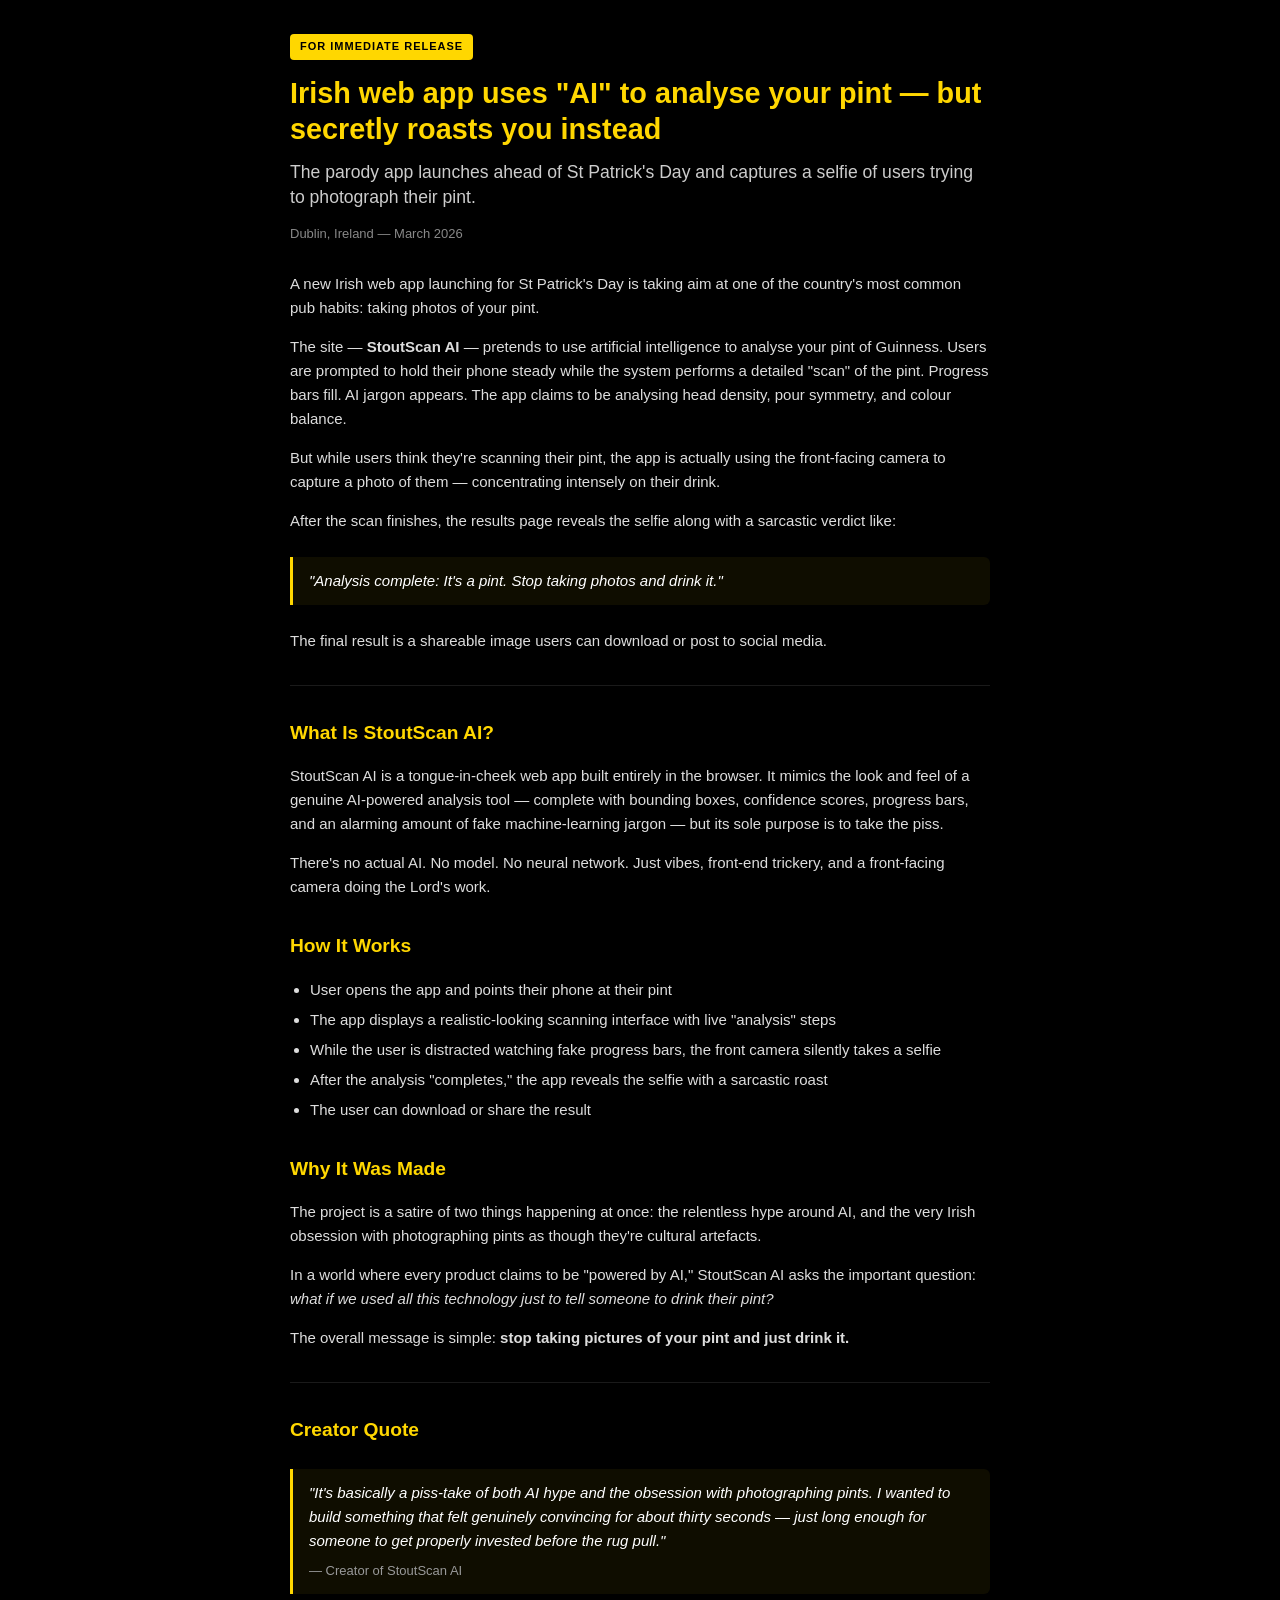
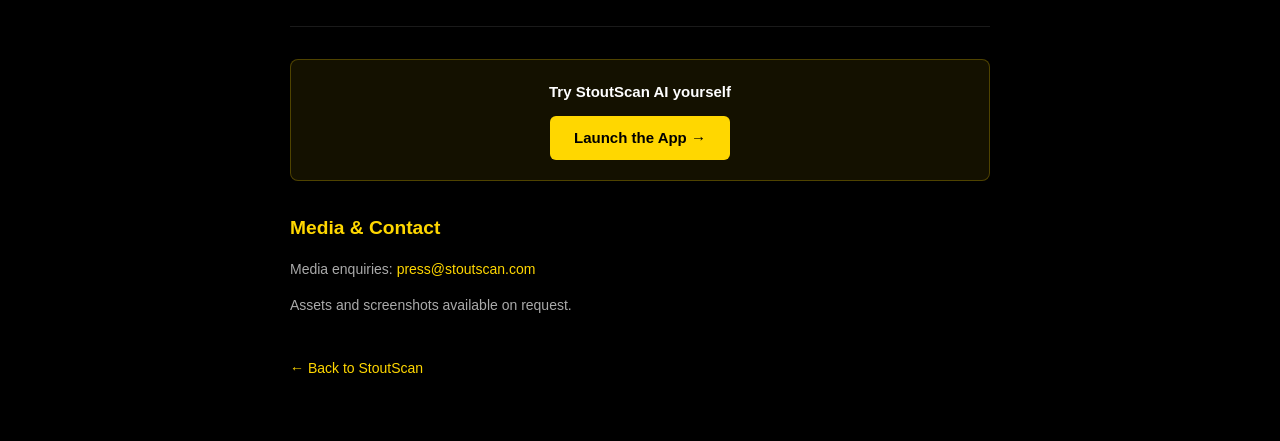
==== press-release/index.html @ 4f5207f0 "feat: Add a new press release page and refactor main page CSS to include pixelated reveal effects." ====
<!doctype html>
<html lang="en">

<head>
    <!-- Google tag (gtag.js) -->
    <script async src="https://www.googletagmanager.com/gtag/js?id=G-0GSW3Y1X8Z"></script>
    <script>
        window.dataLayer = window.dataLayer || [];
        function gtag() { dataLayer.push(arguments); }
        gtag('js', new Date());
        gtag('config', 'G-0GSW3Y1X8Z');
    </script>
    <meta charset="utf-8">
    <meta name="viewport" content="width=device-width, initial-scale=1">
    <title>Press Release — StoutScan AI Launches for St Patrick's Day</title>
    <meta name="description"
        content="Irish parody web app StoutScan AI pretends to analyse your pint with artificial intelligence — then secretly roasts you with a selfie. Launching St Patrick's Day 2026.">
    <meta property="og:title" content="Irish web app uses 'AI' to analyse your pint — but secretly roasts you instead">
    <meta property="og:description"
        content="The parody app launches ahead of St Patrick's Day and captures a selfie of users trying to photograph their pint.">
    <meta property="og:type" content="article">
    <meta name="twitter:card" content="summary_large_image">
    <style>
        body {
            background: #000;
            color: #fff;
            font-family: sans-serif;
            margin: 0;
            padding: 0;
            line-height: 1.6;
        }

        .container {
            max-width: 700px;
            margin: 0 auto;
            padding: 32px 20px 48px;
        }

        .label {
            display: inline-block;
            background: gold;
            color: #000;
            font-size: 11px;
            font-weight: bold;
            letter-spacing: 1px;
            text-transform: uppercase;
            padding: 4px 10px;
            border-radius: 4px;
            margin-bottom: 16px;
        }

        h1 {
            color: gold;
            font-size: 1.8rem;
            line-height: 1.25;
            margin: 0 0 12px;
        }

        .subheadline {
            font-size: 1.1rem;
            color: #ccc;
            margin: 0 0 8px;
            line-height: 1.45;
        }

        .dateline {
            font-size: 13px;
            color: #888;
            margin-bottom: 28px;
        }

        h2 {
            color: gold;
            font-size: 1.2rem;
            margin-top: 32px;
            margin-bottom: 8px;
        }

        p,
        li {
            color: #ddd;
            font-size: 15px;
            margin-bottom: 14px;
        }

        ul {
            padding-left: 20px;
        }

        li {
            margin-bottom: 6px;
        }

        blockquote {
            border-left: 3px solid gold;
            margin: 24px 0;
            padding: 12px 16px;
            background: rgba(255, 215, 0, 0.06);
            border-radius: 0 6px 6px 0;
        }

        blockquote p {
            margin: 0;
            font-style: italic;
            color: #fff;
        }

        blockquote cite {
            display: block;
            margin-top: 8px;
            font-size: 13px;
            color: #999;
            font-style: normal;
        }

        .divider {
            border: none;
            border-top: 1px solid rgba(255, 255, 255, 0.1);
            margin: 32px 0;
        }

        .cta-box {
            background: rgba(255, 215, 0, 0.08);
            border: 1px solid rgba(255, 215, 0, 0.25);
            border-radius: 8px;
            padding: 20px;
            margin: 28px 0;
            text-align: center;
        }

        .cta-box p {
            margin: 0 0 12px;
            color: #fff;
            font-size: 15px;
        }

        .cta-btn {
            display: inline-block;
            background: gold;
            color: #000;
            font-weight: bold;
            font-size: 15px;
            padding: 10px 24px;
            border-radius: 6px;
            text-decoration: none;
            transition: opacity 0.2s;
        }

        .cta-btn:hover {
            opacity: 0.85;
        }

        .contact-section p {
            font-size: 14px;
            color: #aaa;
            margin-bottom: 6px;
        }

        a {
            color: gold;
            text-decoration: none;
        }

        a:hover {
            text-decoration: underline;
        }

        .back-link {
            margin-top: 40px;
            font-size: 14px;
        }

        @media (max-width: 480px) {
            h1 {
                font-size: 1.45rem;
            }

            .container {
                padding: 24px 16px 40px;
            }
        }
    </style>
</head>

<body>
    <div class="container">

        <span class="label">For Immediate Release</span>

        <h1>Irish web app uses "AI" to analyse your pint — but secretly roasts you instead</h1>

        <p class="subheadline">The parody app launches ahead of St Patrick's Day and captures a selfie of users trying
            to photograph their pint.</p>

        <p class="dateline">Dublin, Ireland — March 2026</p>

        <p>A new Irish web app launching for St Patrick's Day is taking aim at one of the country's most common pub
            habits: taking photos of your pint.</p>

        <p>The site — <strong>StoutScan AI</strong> — pretends to use artificial intelligence to analyse your pint of
            Guinness. Users are prompted to hold their phone steady while the system performs a detailed "scan" of the
            pint. Progress bars fill. AI jargon appears. The app claims to be analysing head density, pour symmetry, and
            colour balance.</p>

        <p>But while users think they're scanning their pint, the app is actually using the front-facing camera to
            capture a photo of them — concentrating intensely on their drink.</p>

        <p>After the scan finishes, the results page reveals the selfie along with a sarcastic verdict like:</p>

        <blockquote>
            <p>"Analysis complete: It's a pint. Stop taking photos and drink it."</p>
        </blockquote>

        <p>The final result is a shareable image users can download or post to social media.</p>

        <hr class="divider">

        <h2>What Is StoutScan AI?</h2>

        <p>StoutScan AI is a tongue-in-cheek web app built entirely in the browser. It mimics the look and feel of a
            genuine AI-powered analysis tool — complete with bounding boxes, confidence scores, progress bars, and an
            alarming amount of fake machine-learning jargon — but its sole purpose is to take the piss.</p>

        <p>There's no actual AI. No model. No neural network. Just vibes, front-end trickery, and a front-facing camera
            doing the Lord's work.</p>

        <h2>How It Works</h2>

        <ul>
            <li>User opens the app and points their phone at their pint</li>
            <li>The app displays a realistic-looking scanning interface with live "analysis" steps</li>
            <li>While the user is distracted watching fake progress bars, the front camera silently takes a selfie</li>
            <li>After the analysis "completes," the app reveals the selfie with a sarcastic roast</li>
            <li>The user can download or share the result</li>
        </ul>

        <h2>Why It Was Made</h2>

        <p>The project is a satire of two things happening at once: the relentless hype around AI, and the very Irish
            obsession with photographing pints as though they're cultural artefacts.</p>

        <p>In a world where every product claims to be "powered by AI," StoutScan AI asks the important question:
            <em>what if we used all this technology just to tell someone to drink their pint?</em></p>

        <p>The overall message is simple: <strong>stop taking pictures of your pint and just drink it.</strong></p>

        <hr class="divider">

        <h2>Creator Quote</h2>

        <blockquote>
            <p>"It's basically a piss-take of both AI hype and the obsession with photographing pints. I wanted to build
                something that felt genuinely convincing for about thirty seconds — just long enough for someone to get
                properly invested before the rug pull."</p>
            <cite>— Creator of StoutScan AI</cite>
        </blockquote>

        <hr class="divider">

        <div class="cta-box">
            <p><strong>Try StoutScan AI yourself</strong></p>
            <a class="cta-btn" href="https://www.stoutscan.com">Launch the App →</a>
        </div>

        <h2>Media &amp; Contact</h2>

        <div class="contact-section">
            <p>Media enquiries: <a href="mailto:press@stoutscan.com">press@stoutscan.com</a></p>
            <p>Assets and screenshots available on request.</p>
        </div>

        <p class="back-link"><a href="https://www.stoutscan.com">← Back to StoutScan</a></p>

    </div>
</body>

</html>
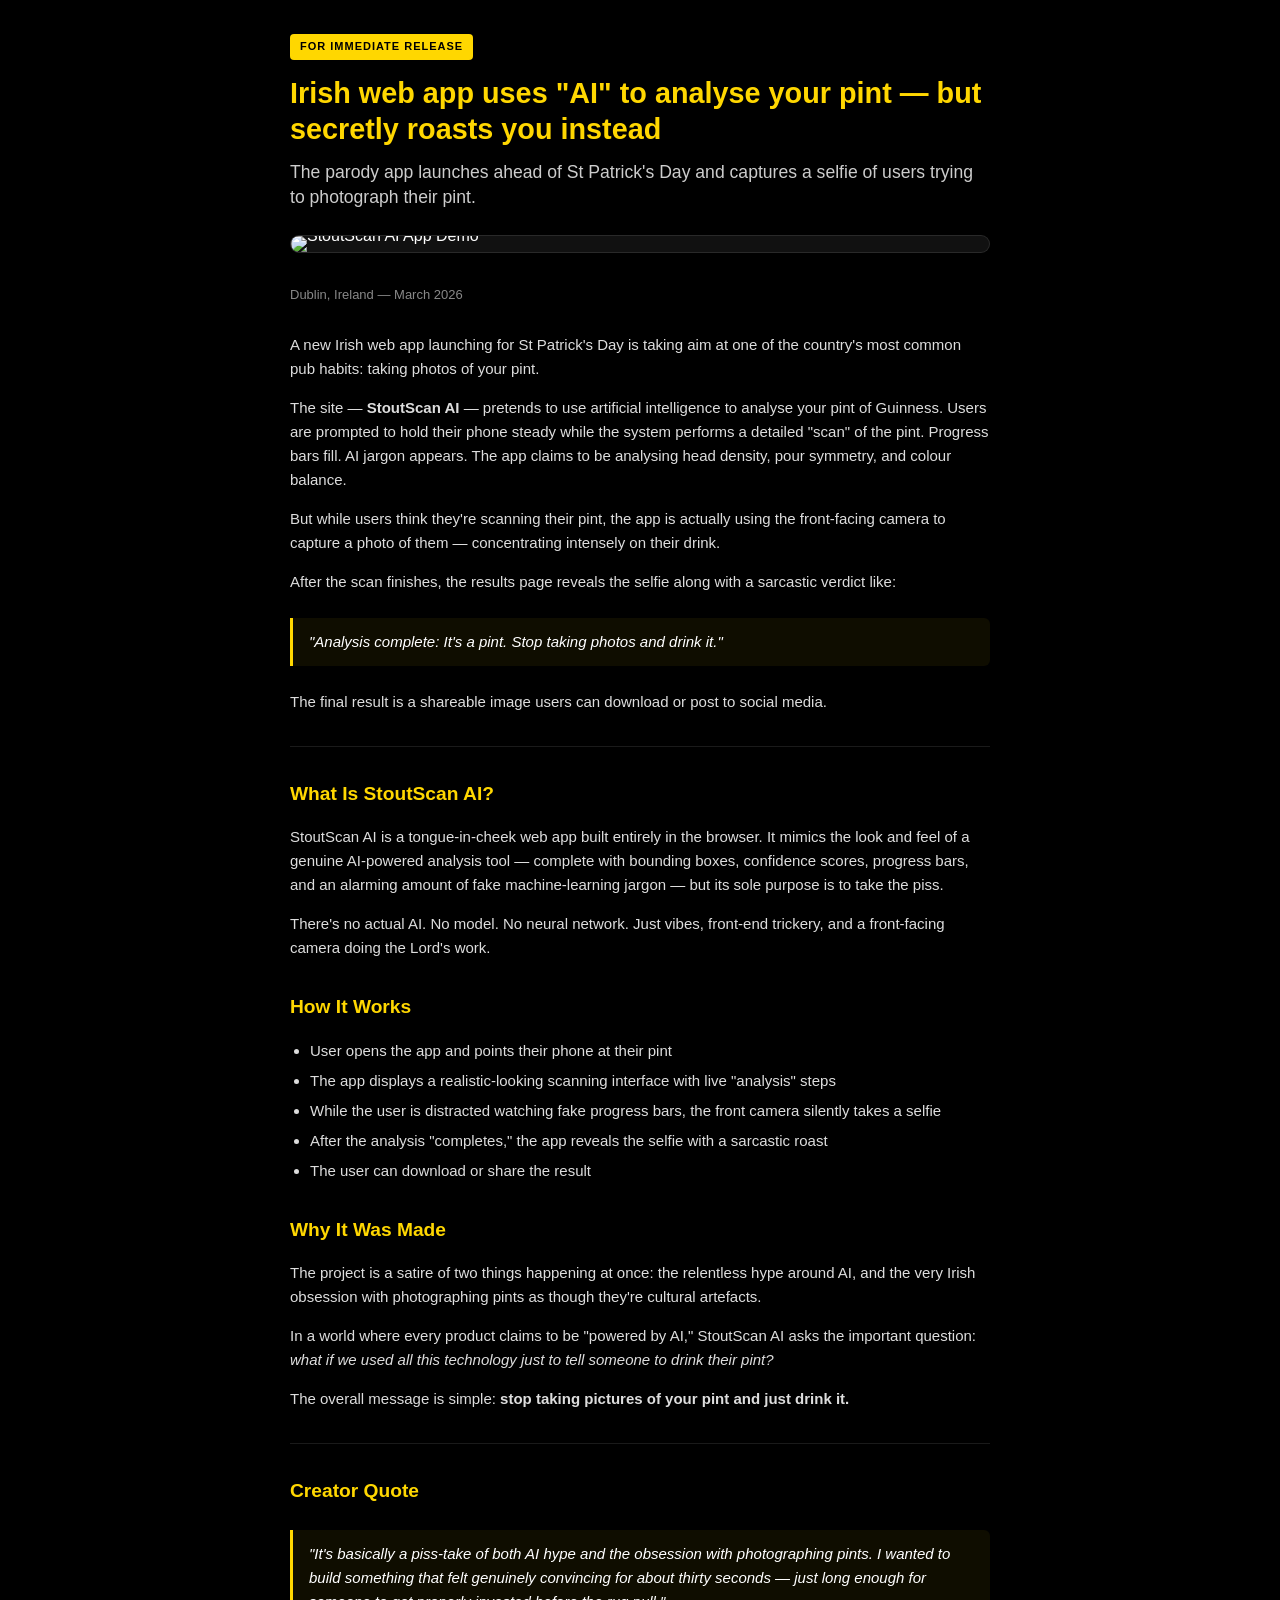
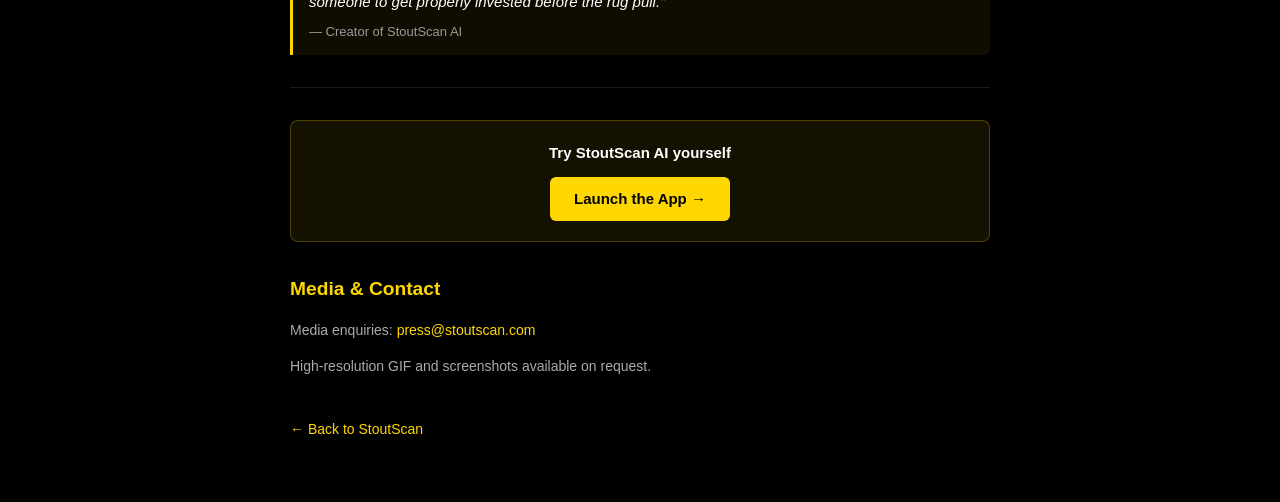
==== commit 6934877c: "feat: Embed StoutScanAI.gif in the press release page, add corresponding styling, and shorten the ma" ====
--- a/press-release/index.html
+++ b/press-release/index.html
@@ -170,6 +170,21 @@
             font-size: 14px;
         }
 
+        .media-container {
+            margin: 24px 0 32px;
+            border-radius: 12px;
+            overflow: hidden;
+            border: 1px solid rgba(255, 255, 255, 0.1);
+            background: #111;
+            line-height: 0;
+        }
+
+        .media-container img {
+            width: 100%;
+            height: auto;
+            display: block;
+        }
+
         @media (max-width: 480px) {
             h1 {
                 font-size: 1.45rem;
@@ -191,6 +206,10 @@
 
         <p class="subheadline">The parody app launches ahead of St Patrick's Day and captures a selfie of users trying
             to photograph their pint.</p>
+
+        <div class="media-container">
+            <img src="../assets/StoutScanAI.gif" alt="StoutScan AI App Demo">
+        </div>
 
         <p class="dateline">Dublin, Ireland — March 2026</p>
 
@@ -240,7 +259,8 @@
             obsession with photographing pints as though they're cultural artefacts.</p>
 
         <p>In a world where every product claims to be "powered by AI," StoutScan AI asks the important question:
-            <em>what if we used all this technology just to tell someone to drink their pint?</em></p>
+            <em>what if we used all this technology just to tell someone to drink their pint?</em>
+        </p>
 
         <p>The overall message is simple: <strong>stop taking pictures of your pint and just drink it.</strong></p>
 
@@ -266,7 +286,7 @@
 
         <div class="contact-section">
             <p>Media enquiries: <a href="mailto:press@stoutscan.com">press@stoutscan.com</a></p>
-            <p>Assets and screenshots available on request.</p>
+            <p>High-resolution GIF and screenshots available on request.</p>
         </div>
 
         <p class="back-link"><a href="https://www.stoutscan.com">← Back to StoutScan</a></p>
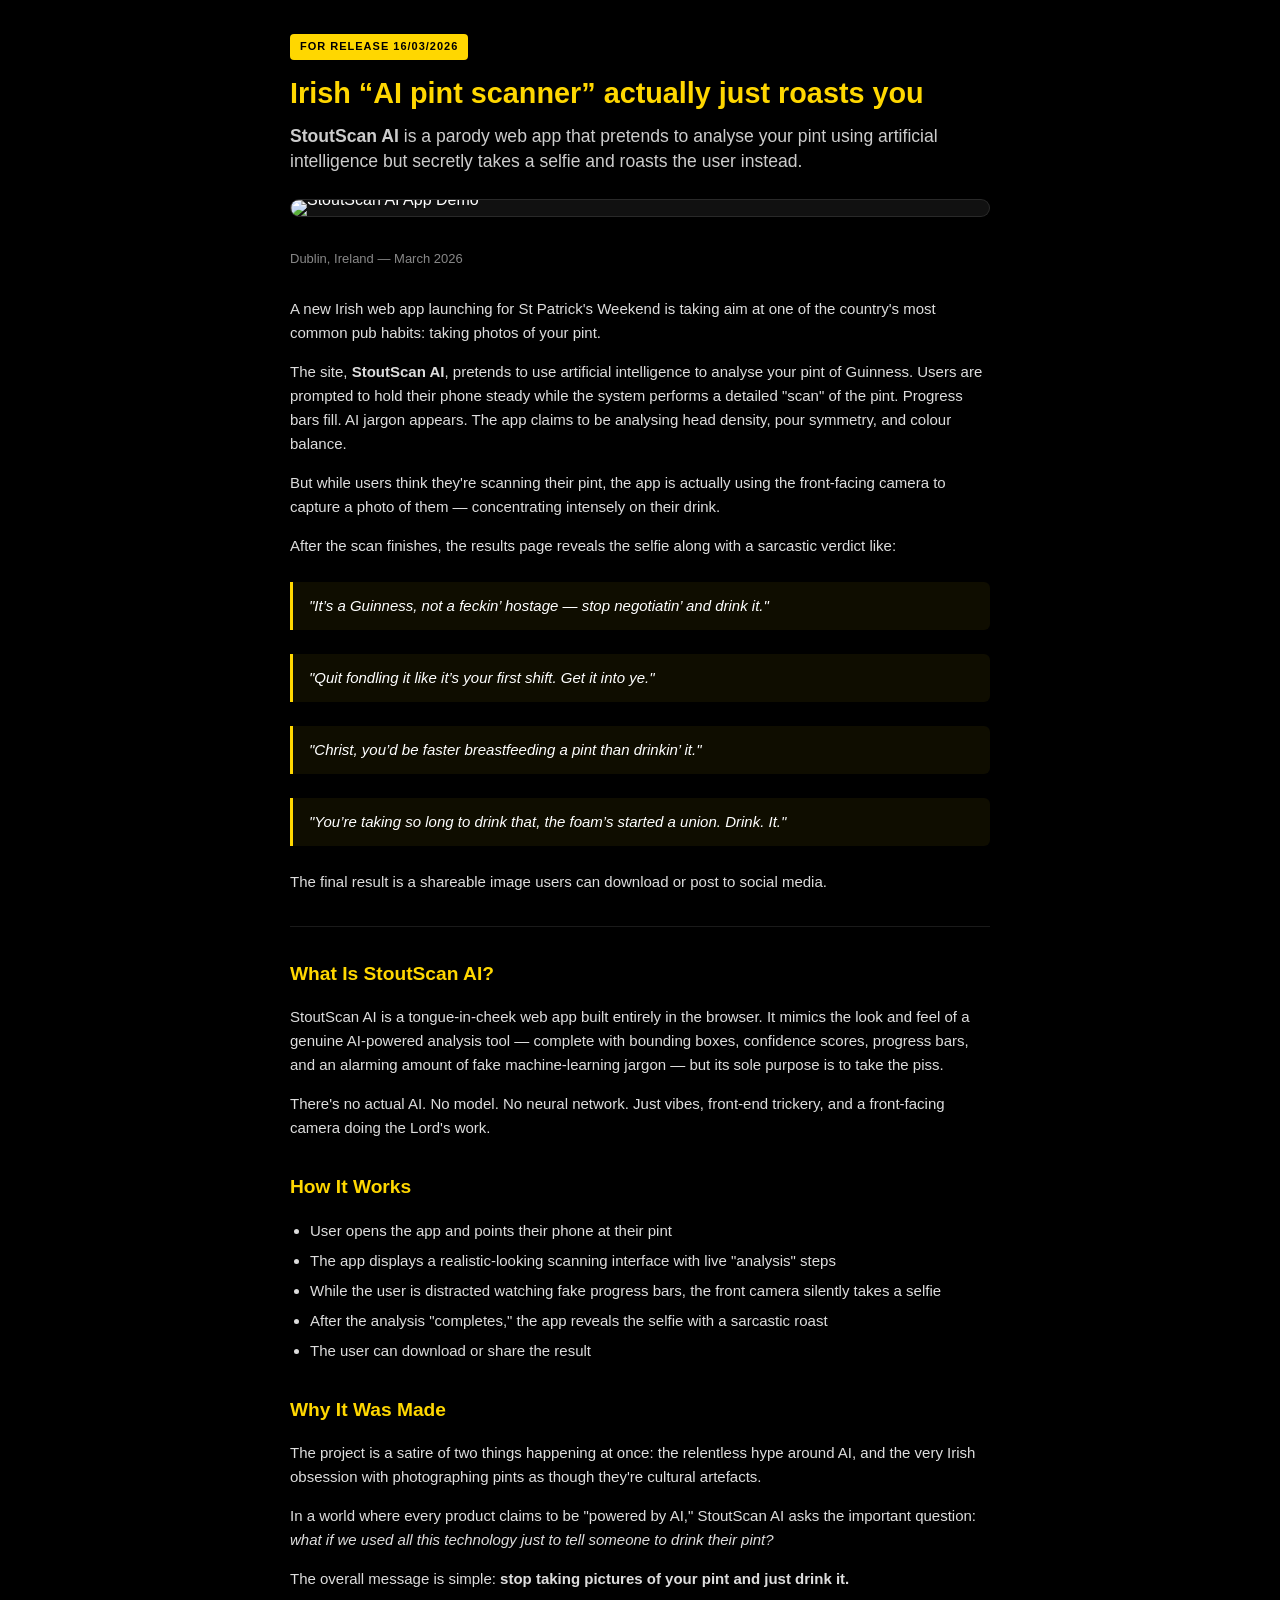
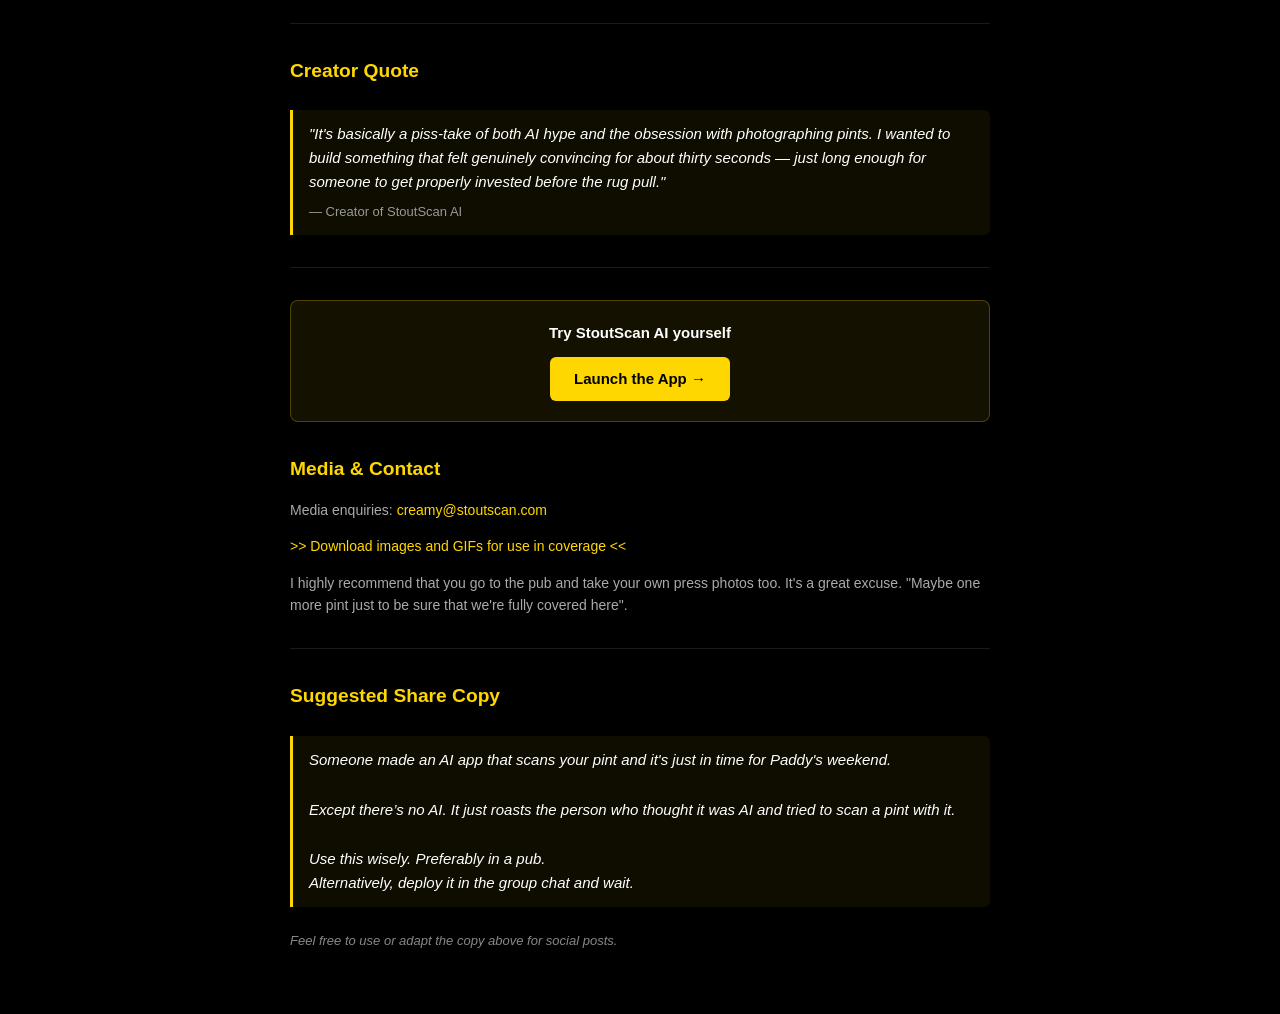
==== commit 14bfb631: "feat: update press release content with new headlines, additional roast examples, contact details, a" ====
--- a/press-release/index.html
+++ b/press-release/index.html
@@ -15,7 +15,7 @@
     <title>Press Release — StoutScan AI Launches for St Patrick's Day</title>
     <meta name="description"
         content="Irish parody web app StoutScan AI pretends to analyse your pint with artificial intelligence — then secretly roasts you with a selfie. Launching St Patrick's Day 2026.">
-    <meta property="og:title" content="Irish web app uses 'AI' to analyse your pint — but secretly roasts you instead">
+    <meta property="og:title" content="This Irish “AI pint scanner” actually just roasts you">
     <meta property="og:description"
         content="The parody app launches ahead of St Patrick's Day and captures a selfie of users trying to photograph their pint.">
     <meta property="og:type" content="article">
@@ -185,6 +185,26 @@
             display: block;
         }
 
+        .copy-box {
+            background: rgba(255, 255, 255, 0.05);
+            border: 1px dashed rgba(255, 255, 255, 0.2);
+            border-radius: 8px;
+            padding: 20px;
+            margin: 20px 0;
+            font-family: monospace;
+            white-space: pre-wrap;
+            font-size: 14px;
+            color: #eee;
+            line-height: 1.5;
+        }
+
+        .copy-note {
+            font-size: 13px;
+            color: #888;
+            font-style: italic;
+            margin-top: 12px;
+        }
+
         @media (max-width: 480px) {
             h1 {
                 font-size: 1.45rem;
@@ -200,12 +220,12 @@
 <body>
     <div class="container">
 
-        <span class="label">For Immediate Release</span>
-
-        <h1>Irish web app uses "AI" to analyse your pint — but secretly roasts you instead</h1>
-
-        <p class="subheadline">The parody app launches ahead of St Patrick's Day and captures a selfie of users trying
-            to photograph their pint.</p>
+        <span class="label">For Release 16/03/2026</span>
+
+        <h1>Irish “AI pint scanner” actually just roasts you</h1>
+
+        <p class="subheadline"><strong>StoutScan AI</strong> is a parody web app that pretends to analyse your pint
+            using artificial intelligence but secretly takes a selfie and roasts the user instead.</p>
 
         <div class="media-container">
             <img src="../assets/StoutScanAI.gif" alt="StoutScan AI App Demo">
@@ -213,10 +233,10 @@
 
         <p class="dateline">Dublin, Ireland — March 2026</p>
 
-        <p>A new Irish web app launching for St Patrick's Day is taking aim at one of the country's most common pub
+        <p>A new Irish web app launching for St Patrick's Weekend is taking aim at one of the country's most common pub
             habits: taking photos of your pint.</p>
 
-        <p>The site — <strong>StoutScan AI</strong> — pretends to use artificial intelligence to analyse your pint of
+        <p>The site, <strong>StoutScan AI</strong>, pretends to use artificial intelligence to analyse your pint of
             Guinness. Users are prompted to hold their phone steady while the system performs a detailed "scan" of the
             pint. Progress bars fill. AI jargon appears. The app claims to be analysing head density, pour symmetry, and
             colour balance.</p>
@@ -227,7 +247,19 @@
         <p>After the scan finishes, the results page reveals the selfie along with a sarcastic verdict like:</p>
 
         <blockquote>
-            <p>"Analysis complete: It's a pint. Stop taking photos and drink it."</p>
+            <p>"It’s a Guinness, not a feckin’ hostage — stop negotiatin’ and drink it."</p>
+        </blockquote>
+
+        <blockquote>
+            <p>"Quit fondling it like it’s your first shift. Get it into ye."</p>
+        </blockquote>
+
+        <blockquote>
+            <p>"Christ, you’d be faster breastfeeding a pint than drinkin’ it."</p>
+        </blockquote>
+
+        <blockquote>
+            <p>"You’re taking so long to drink that, the foam’s started a union. Drink. It."</p>
         </blockquote>
 
         <p>The final result is a shareable image users can download or post to social media.</p>
@@ -285,11 +317,27 @@
         <h2>Media &amp; Contact</h2>
 
         <div class="contact-section">
-            <p>Media enquiries: <a href="mailto:press@stoutscan.com">press@stoutscan.com</a></p>
-            <p>High-resolution GIF and screenshots available on request.</p>
+            <p>Media enquiries: <a href="mailto:creamy@stoutscan.com">creamy@stoutscan.com</a></p>
+            <p><a href="../assets">>> Download images and GIFs for use in coverage << </a>
+            </p>
+            <p>I highly recommend that you go to the pub and take your own press photos too. It's a great excuse. "Maybe
+                one more pint just to be sure that we're fully covered here".</p>
         </div>
 
-        <p class="back-link"><a href="https://www.stoutscan.com">← Back to StoutScan</a></p>
+        <hr class="divider">
+
+        <h2>Suggested Share Copy</h2>
+        <blockquote>
+            <p>Someone made an AI app that scans your pint and it's just in time for Paddy's weekend.</p></br>
+
+            <p>Except there’s no AI. It just roasts the person who thought it was AI and tried to scan a pint with it.
+            </p></br>
+
+            <p>Use this wisely. Preferably in a pub.</p>
+            <p>Alternatively, deploy it in the group chat and wait.</p>
+        </blockquote>
+        <p class="copy-note">Feel free to use or adapt the copy above for social posts.</p>
+
 
     </div>
 </body>
